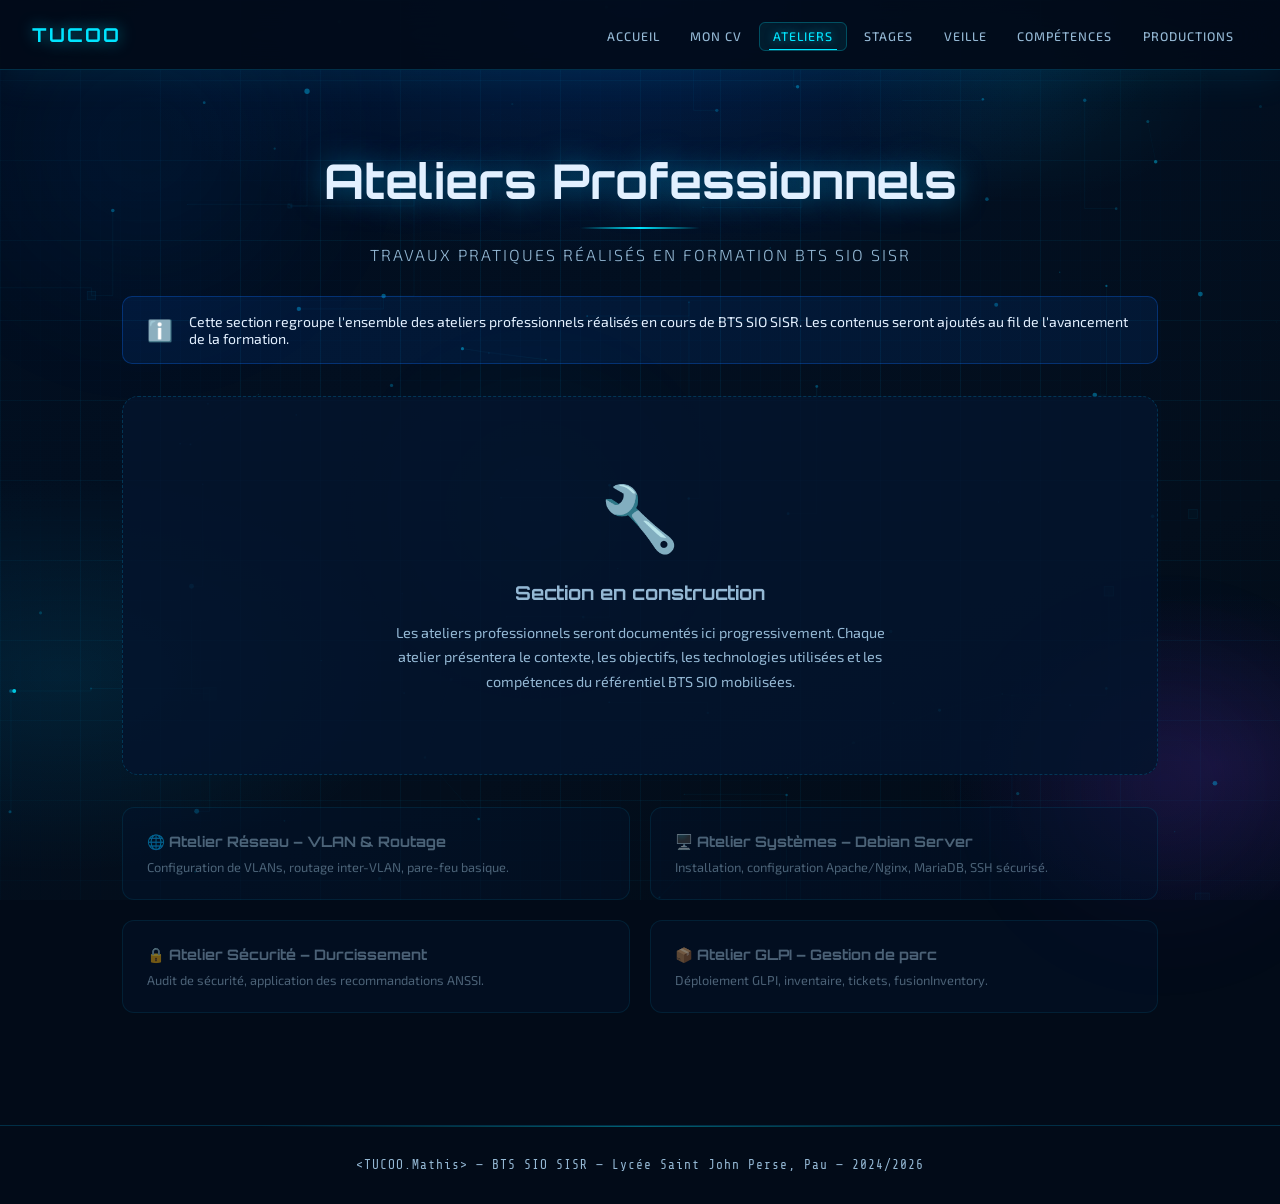
==== ateliers.html @ 2297e86e "Add files via upload" ====
<!DOCTYPE html>
<html lang="fr">
<head>
  <meta charset="UTF-8">
  <meta name="viewport" content="width=device-width, initial-scale=1.0">
  <title>Ateliers Professionnels – Mathis TUCOO</title>
  <link rel="stylesheet" href="style.css">
  <style>
    .atelier-empty {
      text-align: center; padding: 5rem 2rem;
      background: var(--card-bg); border: 1px dashed var(--glass-border);
      border-radius: 16px;
    }
    .atelier-empty .icon { font-size: 4rem; margin-bottom: 1.5rem; }
    .atelier-empty h2 {
      font-family: 'Orbitron', monospace; color: var(--text-dim);
      font-size: 1.2rem; margin-bottom: 1rem;
    }
    .atelier-empty p { color: var(--text-dim); font-size: 0.9rem; line-height: 1.7; max-width: 500px; margin: 0 auto; }
    .atelier-placeholder {
      background: var(--card-bg); border: 1px solid var(--glass-border);
      border-radius: 12px; padding: 1.5rem; opacity: 0.5;
    }
    .atelier-placeholder h3 { font-family: 'Orbitron', monospace; color: var(--text-dim); font-size: 0.9rem; margin-bottom: 0.5rem; }
    .atelier-placeholder p { color: var(--text-dim); font-size: 0.8rem; }
    .info-banner {
      background: rgba(13,110,253,0.1); border: 1px solid rgba(13,110,253,0.3);
      border-radius: 10px; padding: 1rem 1.5rem; margin-bottom: 2rem;
      display: flex; align-items: center; gap: 1rem; font-size: 0.88rem;
      color: var(--text-main);
    }
  </style>
</head>
<body>
<script src="nav.js"></script>
<main>
  <div class="page-header">
    <h1>Ateliers Professionnels</h1>
    <div class="divider"></div>
    <p class="subtitle">Travaux pratiques réalisés en formation BTS SIO SISR</p>
  </div>
  <div class="container">

    <div class="info-banner">
      <span style="font-size:1.3rem;">ℹ️</span>
      <span>Cette section regroupe l'ensemble des ateliers professionnels réalisés en cours de BTS SIO SISR. 
      Les contenus seront ajoutés au fil de l'avancement de la formation.</span>
    </div>

    <div class="atelier-empty anim-in">
      <div class="icon">🔧</div>
      <h2>Section en construction</h2>
      <p>
        Les ateliers professionnels seront documentés ici progressivement. 
        Chaque atelier présentera le contexte, les objectifs, les technologies utilisées 
        et les compétences du référentiel BTS SIO mobilisées.
      </p>
    </div>

    <!-- Exemples de placeholders d'ateliers à venir -->
    <div class="grid-2" style="margin-top:2rem; gap:1.2rem;">
      <div class="atelier-placeholder">
        <h3>🌐 Atelier Réseau – VLAN & Routage</h3>
        <p>Configuration de VLANs, routage inter-VLAN, pare-feu basique.</p>
      </div>
      <div class="atelier-placeholder">
        <h3>🖥️ Atelier Systèmes – Debian Server</h3>
        <p>Installation, configuration Apache/Nginx, MariaDB, SSH sécurisé.</p>
      </div>
      <div class="atelier-placeholder">
        <h3>🔒 Atelier Sécurité – Durcissement</h3>
        <p>Audit de sécurité, application des recommandations ANSSI.</p>
      </div>
      <div class="atelier-placeholder">
        <h3>📦 Atelier GLPI – Gestion de parc</h3>
        <p>Déploiement GLPI, inventaire, tickets, fusionInventory.</p>
      </div>
    </div>

  </div>
</main>
</body>
</html>
---- style.css ----
@import url('https://fonts.googleapis.com/css2?family=Orbitron:wght@400;600;700;900&family=Exo+2:wght@300;400;500;600&family=Share+Tech+Mono&display=swap');

:root {
  --bg-deep: #020b18;
  --bg-mid: #061525;
  --blue-primary: #0d6efd;
  --blue-bright: #00c2ff;
  --blue-glow: #38bdf8;
  --cyan: #06b6d4;
  --purple: #7c3aed;
  --accent: #00e5ff;
  --text-main: #e2f0ff;
  --text-dim: #94b8d4;
  --glass: rgba(6, 30, 60, 0.7);
  --glass-border: rgba(0, 194, 255, 0.2);
  --card-bg: rgba(4, 20, 45, 0.85);
  --nav-height: 70px;
}

* { margin: 0; padding: 0; box-sizing: border-box; }
html { scroll-behavior: smooth; }

body {
  font-family: 'Exo 2', sans-serif;
  background-color: var(--bg-deep);
  color: var(--text-main);
  overflow-x: hidden;
  min-height: 100vh;
}

/* =============================================
   FOND : COUCHES SUPERPOSÉES ANIMÉES
   ============================================= */

/* Couche 1 – dégradés radiaux statiques (plus d'animation filter) */
.bg-animated {
  position: fixed; inset: 0; z-index: -3;
  background:
    radial-gradient(ellipse 70% 50% at 50% 0%,   rgba(0,100,255,0.2) 0%, transparent 60%),
    radial-gradient(ellipse 40% 35% at 95% 85%,  rgba(124,58,237,0.14) 0%, transparent 55%),
    radial-gradient(ellipse 50% 40% at 5%  75%,  rgba(0,194,255,0.1)  0%, transparent 55%),
    radial-gradient(ellipse 30% 25% at 80% 10%,  rgba(0,229,255,0.06)  0%, transparent 50%),
    linear-gradient(160deg, #010d1e 0%, #020f20 40%, #030e1c 70%, #010b17 100%);
  /* Pas d'animation — filter: brightness/saturate est très coûteux */
}

/* Couche 2 – grille perspective (lignes fines, fondue sur les bords) */
.grid-overlay {
  position: fixed; inset: 0; z-index: -2;
  background-image:
    linear-gradient(rgba(0,194,255,0.06) 1px, transparent 1px),
    linear-gradient(90deg, rgba(0,194,255,0.06) 1px, transparent 1px),
    linear-gradient(rgba(0,194,255,0.02) 1px, transparent 1px),
    linear-gradient(90deg, rgba(0,194,255,0.02) 1px, transparent 1px);
  background-size: 80px 80px, 80px 80px, 20px 20px, 20px 20px;
  animation: gridMove 30s linear infinite;
  mask-image: radial-gradient(ellipse 90% 80% at 50% 50%, black 30%, transparent 100%);
  -webkit-mask-image: radial-gradient(ellipse 90% 80% at 50% 50%, black 30%, transparent 100%);
}

@keyframes gridMove {
  0%   { background-position: 0 0, 0 0, 0 0, 0 0; }
  100% { background-position: 80px 80px, 80px 80px, 20px 20px, 20px 20px; }
}

/* Couche 3 – nébuleuse : blur réduit, will-change pour GPU */
.nebula {
  position: fixed; inset: 0; z-index: -2; pointer-events: none;
}
.nebula-blob {
  position: absolute;
  border-radius: 50%;
  filter: blur(60px); /* réduit de 80 → 60px */
  opacity: 0.1;       /* réduit de 0.12 → 0.10 */
  will-change: transform;
  animation: blobDrift linear infinite alternate;
}
.nb1 { width: 450px; height: 450px; top: -80px; left: -80px;
  background: radial-gradient(circle, #0d6efd, transparent 70%);
  animation-duration: 22s; } /* ralenti pour moins de repaints */
.nb2 { width: 350px; height: 350px; bottom: -60px; right: -60px;
  background: radial-gradient(circle, #7c3aed, transparent 70%);
  animation-duration: 28s; animation-delay: -9s; }
.nb3 { width: 300px; height: 300px; top: 40%; left: 30%;
  background: radial-gradient(circle, #00c2ff, transparent 70%);
  animation-duration: 19s; animation-delay: -5s; }

@keyframes blobDrift {
  0%   { transform: translate(0, 0) scale(1); }
  33%  { transform: translate(30px, -20px) scale(1.05); }
  66%  { transform: translate(-20px, 40px) scale(0.95); }
  100% { transform: translate(10px, 20px) scale(1.02); }
}

/* Couche 4 – particules canvas (injectées par nav.js) */
#particles-canvas {
  position: fixed; inset: 0; z-index: -1; pointer-events: none;
}



/* =============================================
   NAVBAR
   ============================================= */
nav {
  position: fixed; top: 0; left: 0; right: 0;
  height: var(--nav-height);
  background: rgba(2,11,24,0.88);
  backdrop-filter: blur(24px);
  border-bottom: 1px solid var(--glass-border);
  display: flex; align-items: center;
  justify-content: space-between;
  padding: 0 2rem; z-index: 1000;
  box-shadow: 0 4px 40px rgba(0,194,255,0.1);
}

.nav-logo {
  font-family: 'Orbitron', monospace;
  font-size: 1.2rem; font-weight: 700;
  color: var(--accent); text-decoration: none;
  letter-spacing: 2px;
  text-shadow: 0 0 15px rgba(0,229,255,0.6);
  animation: logoGlow 3s ease-in-out infinite alternate;
}

@keyframes logoGlow {
  from { text-shadow: 0 0 10px rgba(0,229,255,0.4); }
  to   { text-shadow: 0 0 25px rgba(0,229,255,0.9), 0 0 50px rgba(0,194,255,0.4); }
}

.nav-links { display: flex; gap: 0.2rem; list-style: none; }

.nav-links a {
  font-family: 'Exo 2', sans-serif;
  font-size: 0.78rem; font-weight: 500;
  color: var(--text-dim); text-decoration: none;
  padding: 0.4rem 0.8rem; border-radius: 6px;
  letter-spacing: 1px; text-transform: uppercase;
  transition: all 0.3s ease; border: 1px solid transparent;
  position: relative; overflow: hidden;
}

.nav-links a::after {
  content: ''; position: absolute;
  bottom: 0; left: 50%; right: 50%; height: 1px;
  background: var(--accent);
  transition: left 0.3s ease, right 0.3s ease;
}

.nav-links a:hover::after, .nav-links a.active::after {
  left: 10%; right: 10%;
}

.nav-links a:hover, .nav-links a.active {
  color: var(--accent);
  background: rgba(0,229,255,0.08);
  border-color: rgba(0,229,255,0.25);
  text-shadow: 0 0 8px rgba(0,229,255,0.5);
}

/* =============================================
   MAIN / PAGE HEADER
   ============================================= */
main { padding-top: calc(var(--nav-height) + 2rem); min-height: 100vh; }

.page-header {
  text-align: center; padding: 3rem 2rem 2rem; position: relative;
}

.page-header h1 {
  font-family: 'Orbitron', monospace;
  font-size: clamp(1.8rem, 4vw, 3rem); font-weight: 700;
  color: var(--text-main);
  text-shadow: 0 0 30px rgba(0,194,255,0.5);
  margin-bottom: 0.5rem;
  animation: fadeInDown 0.8s ease both;
}

@keyframes fadeInDown {
  from { opacity: 0; transform: translateY(-20px); }
  to   { opacity: 1; transform: translateY(0); }
}

.page-header .subtitle {
  font-size: 1rem; color: var(--text-dim); font-weight: 300;
  letter-spacing: 2px; text-transform: uppercase;
  animation: fadeInDown 0.9s ease both;
}

.divider {
  width: 120px; height: 2px;
  background: linear-gradient(90deg, transparent, var(--accent), transparent);
  margin: 1rem auto;
  animation: dividerExpand 1s ease both 0.3s;
}

@keyframes dividerExpand {
  from { width: 0; opacity: 0; }
  to   { width: 120px; opacity: 1; }
}

/* =============================================
   GLASS CARDS – avec shimmer sur hover
   ============================================= */
.card {
  background: var(--card-bg);
  border: 1px solid var(--glass-border);
  border-radius: 16px; padding: 1.8rem;
  /* backdrop-filter supprimé — coûteux sur toutes les cards */
  transition: all 0.4s cubic-bezier(0.175, 0.885, 0.32, 1.275);
  position: relative; overflow: hidden;
}

/* Ligne lumineuse supérieure */
.card::before {
  content: ''; position: absolute;
  top: 0; left: 0; right: 0; height: 1px;
  background: linear-gradient(90deg, transparent, var(--blue-bright), transparent);
  opacity: 0.5;
  transition: opacity 0.3s;
}

/* Effet shimmer diagonal sur hover */
.card::after {
  content: ''; position: absolute;
  top: -50%; left: -75%; width: 50%; height: 200%;
  background: linear-gradient(105deg, transparent 40%, rgba(0,229,255,0.06) 50%, transparent 60%);
  transition: left 0.6s ease;
}

.card:hover::after { left: 125%; }
.card:hover::before { opacity: 1; }

.card:hover {
  border-color: rgba(0,194,255,0.45);
  transform: translateY(-4px);
  box-shadow: 0 12px 50px rgba(0,194,255,0.15), 0 0 0 1px rgba(0,229,255,0.05);
}

.card h2, .card h3 {
  font-family: 'Orbitron', monospace;
  color: var(--blue-bright); margin-bottom: 1rem;
}

/* =============================================
   SECTION TITLE / TAGS / BUTTON / LISTS
   ============================================= */
.section-title {
  font-family: 'Orbitron', monospace;
  font-size: 1.4rem; font-weight: 600;
  color: var(--blue-bright);
  margin-bottom: 1.5rem; padding-bottom: 0.6rem;
  border-bottom: 1px solid var(--glass-border);
  display: flex; align-items: center; gap: 0.8rem;
}

.section-title::before {
  content: ''; width: 4px; height: 1.4rem;
  background: var(--accent); border-radius: 2px;
  box-shadow: 0 0 10px var(--accent), 0 0 20px rgba(0,229,255,0.3);
  animation: barPulse 2s ease-in-out infinite alternate;
}

@keyframes barPulse {
  from { box-shadow: 0 0 8px var(--accent); }
  to   { box-shadow: 0 0 18px var(--accent), 0 0 35px rgba(0,229,255,0.4); }
}

.tag {
  display: inline-block; padding: 0.25rem 0.7rem;
  background: rgba(0,194,255,0.1); border: 1px solid rgba(0,194,255,0.3);
  border-radius: 20px; font-size: 0.75rem; color: var(--blue-bright);
  font-family: 'Share Tech Mono', monospace; margin: 0.2rem;
  transition: all 0.25s ease;
}

.tag:hover {
  background: rgba(0,194,255,0.2); border-color: var(--accent);
  color: var(--accent); box-shadow: 0 0 10px rgba(0,229,255,0.25);
  transform: scale(1.05);
}

.btn {
  display: inline-flex; align-items: center; gap: 0.5rem;
  padding: 0.7rem 1.5rem;
  background: linear-gradient(135deg, rgba(13,110,253,0.3), rgba(0,194,255,0.2));
  border: 1px solid rgba(0,194,255,0.4);
  border-radius: 8px; color: var(--accent);
  text-decoration: none; font-family: 'Exo 2', sans-serif;
  font-size: 0.85rem; font-weight: 600; letter-spacing: 1px;
  text-transform: uppercase; transition: all 0.3s ease; cursor: pointer;
  position: relative; overflow: hidden;
}

.btn::before {
  content: ''; position: absolute; inset: 0;
  background: linear-gradient(135deg, transparent 30%, rgba(0,229,255,0.12) 50%, transparent 70%);
  transform: translateX(-100%); transition: transform 0.5s ease;
}

.btn:hover::before { transform: translateX(100%); }

.btn:hover {
  background: linear-gradient(135deg, rgba(13,110,253,0.5), rgba(0,194,255,0.35));
  box-shadow: 0 0 25px rgba(0,229,255,0.35), 0 0 50px rgba(0,194,255,0.1);
  transform: translateY(-2px);
}

ul.styled-list { list-style: none; padding: 0; }

ul.styled-list li {
  padding: 0.4rem 0; padding-left: 1.2rem; position: relative;
  color: var(--text-main); font-size: 0.9rem; line-height: 1.6;
  transition: color 0.2s;
}

ul.styled-list li::before {
  content: '▹'; position: absolute; left: 0; color: var(--accent);
  transition: transform 0.2s;
}

ul.styled-list li:hover { color: var(--accent); }
ul.styled-list li:hover::before { transform: translateX(3px); }

.glow { text-shadow: 0 0 20px rgba(0,229,255,0.6), 0 0 40px rgba(0,194,255,0.3); }

/* =============================================
   GRIDS / CONTAINER / FOOTER
   ============================================= */
.grid-2 { display: grid; grid-template-columns: 1fr 1fr; gap: 1.5rem; }
.grid-3 { display: grid; grid-template-columns: repeat(3, 1fr); gap: 1.5rem; }
.grid-auto { display: grid; grid-template-columns: repeat(auto-fit, minmax(280px, 1fr)); gap: 1.5rem; }

.container { max-width: 1100px; margin: 0 auto; padding: 0 2rem 4rem; }

footer {
  text-align: center; padding: 2rem;
  border-top: 1px solid var(--glass-border);
  color: var(--text-dim); font-size: 0.8rem;
  font-family: 'Share Tech Mono', monospace; letter-spacing: 1px;
  margin-top: 3rem; position: relative;
}

footer::before {
  content: ''; position: absolute;
  top: 0; left: 20%; right: 20%; height: 1px;
  background: linear-gradient(90deg, transparent, var(--accent), transparent);
  opacity: 0.4;
}

/* =============================================
   RESPONSIVE
   ============================================= */
@media (max-width: 900px) {
  .grid-2, .grid-3 { grid-template-columns: 1fr; }
  .nav-links { gap: 0; }
  .nav-links a { padding: 0.4rem 0.5rem; font-size: 0.7rem; }
}

@media (max-width: 600px) {
  nav { padding: 0.8rem 1rem; flex-wrap: wrap; height: auto; }
  .nav-links { flex-wrap: wrap; justify-content: center; }
  main { padding-top: 5rem; }
}

/* =============================================
   EFFETS DE SCROLL
   ============================================= */

/* Barre de progression en haut de page */
#scroll-progress {
  position: fixed;
  top: var(--nav-height);
  left: 0; right: 0;
  height: 2px;
  background: linear-gradient(90deg, var(--accent), #7c3aed, var(--blue-bright));
  transform: scaleX(0);
  transform-origin: left;
  z-index: 999;
  box-shadow: 0 0 10px rgba(0,229,255,0.6), 0 0 25px rgba(0,194,255,0.3);
  transition: transform 0.05s linear;
}

/* Bouton retour en haut */
#back-top {
  position: fixed;
  bottom: 2rem; right: 2rem;
  width: 44px; height: 44px;
  background: var(--card-bg);
  border: 1px solid var(--glass-border);
  border-radius: 10px;
  color: var(--accent);
  font-size: 1.2rem;
  cursor: pointer;
  z-index: 900;
  display: flex; align-items: center; justify-content: center;
  opacity: 0; pointer-events: none;
  transform: translateY(12px);
  transition: opacity 0.35s ease, transform 0.35s ease, box-shadow 0.3s ease, border-color 0.3s ease;
  backdrop-filter: blur(10px);
}

#back-top.visible {
  opacity: 1; pointer-events: all; transform: translateY(0);
}

#back-top:hover {
  box-shadow: 0 0 20px rgba(0,229,255,0.4);
  border-color: var(--accent);
  background: rgba(0,229,255,0.1);
}

/* Glitch sur le h1 de page au début du scroll */
.page-header h1 { position: relative; }

.page-header h1.glitch-active {
  animation: glitchFlash 0.4s steps(1) forwards;
}

.page-header h1.glitch-active::before,
.page-header h1.glitch-active::after {
  content: attr(data-text);
  position: absolute; inset: 0;
  font-family: inherit; font-size: inherit; font-weight: inherit;
  color: inherit;
}

.page-header h1.glitch-active::before {
  left: 2px;
  color: var(--accent);
  clip-path: polygon(0 20%, 100% 20%, 100% 40%, 0 40%);
  animation: glitchSlice1 0.4s steps(1) forwards;
}

.page-header h1.glitch-active::after {
  left: -2px;
  color: #7c3aed;
  clip-path: polygon(0 60%, 100% 60%, 100% 75%, 0 75%);
  animation: glitchSlice2 0.4s steps(1) forwards;
}

@keyframes glitchFlash {
  0%   { filter: brightness(1); }
  20%  { filter: brightness(1.4) hue-rotate(20deg); }
  40%  { filter: brightness(1); }
  60%  { filter: brightness(1.3) hue-rotate(-15deg); }
  80%  { filter: brightness(1); }
  100% { filter: brightness(1); }
}

@keyframes glitchSlice1 {
  0%   { transform: translateX(0); opacity: 1; }
  25%  { transform: translateX(-5px); opacity: 0.8; }
  50%  { transform: translateX(3px); opacity: 1; }
  75%  { transform: translateX(-2px); opacity: 0.6; }
  100% { transform: translateX(0); opacity: 0; }
}

@keyframes glitchSlice2 {
  0%   { transform: translateX(0); opacity: 1; }
  25%  { transform: translateX(5px); opacity: 0.8; }
  50%  { transform: translateX(-3px); opacity: 1; }
  75%  { transform: translateX(2px); opacity: 0.6; }
  100% { transform: translateX(0); opacity: 0; }
}


@keyframes fadeInUp {
  from { opacity: 0; transform: translateY(35px); }
  to   { opacity: 1; transform: translateY(0); }
}

@keyframes fadeInLeft {
  from { opacity: 0; transform: translateX(-30px); }
  to   { opacity: 1; transform: translateX(0); }
}

@keyframes pulse-glow {
  0%, 100% { box-shadow: 0 0 10px rgba(0,194,255,0.3); }
  50%       { box-shadow: 0 0 30px rgba(0,194,255,0.7), 0 0 60px rgba(0,194,255,0.2); }
}

/* Scroll-reveal : éléments .anim-in déclenchés par JS (IntersectionObserver) */
.anim-in {
  opacity: 0;
  transform: translateY(35px);
  transition: opacity 0.7s cubic-bezier(0.25, 0.46, 0.45, 0.94),
              transform 0.7s cubic-bezier(0.25, 0.46, 0.45, 0.94);
}

.anim-in.visible {
  opacity: 1;
  transform: translateY(0);
}
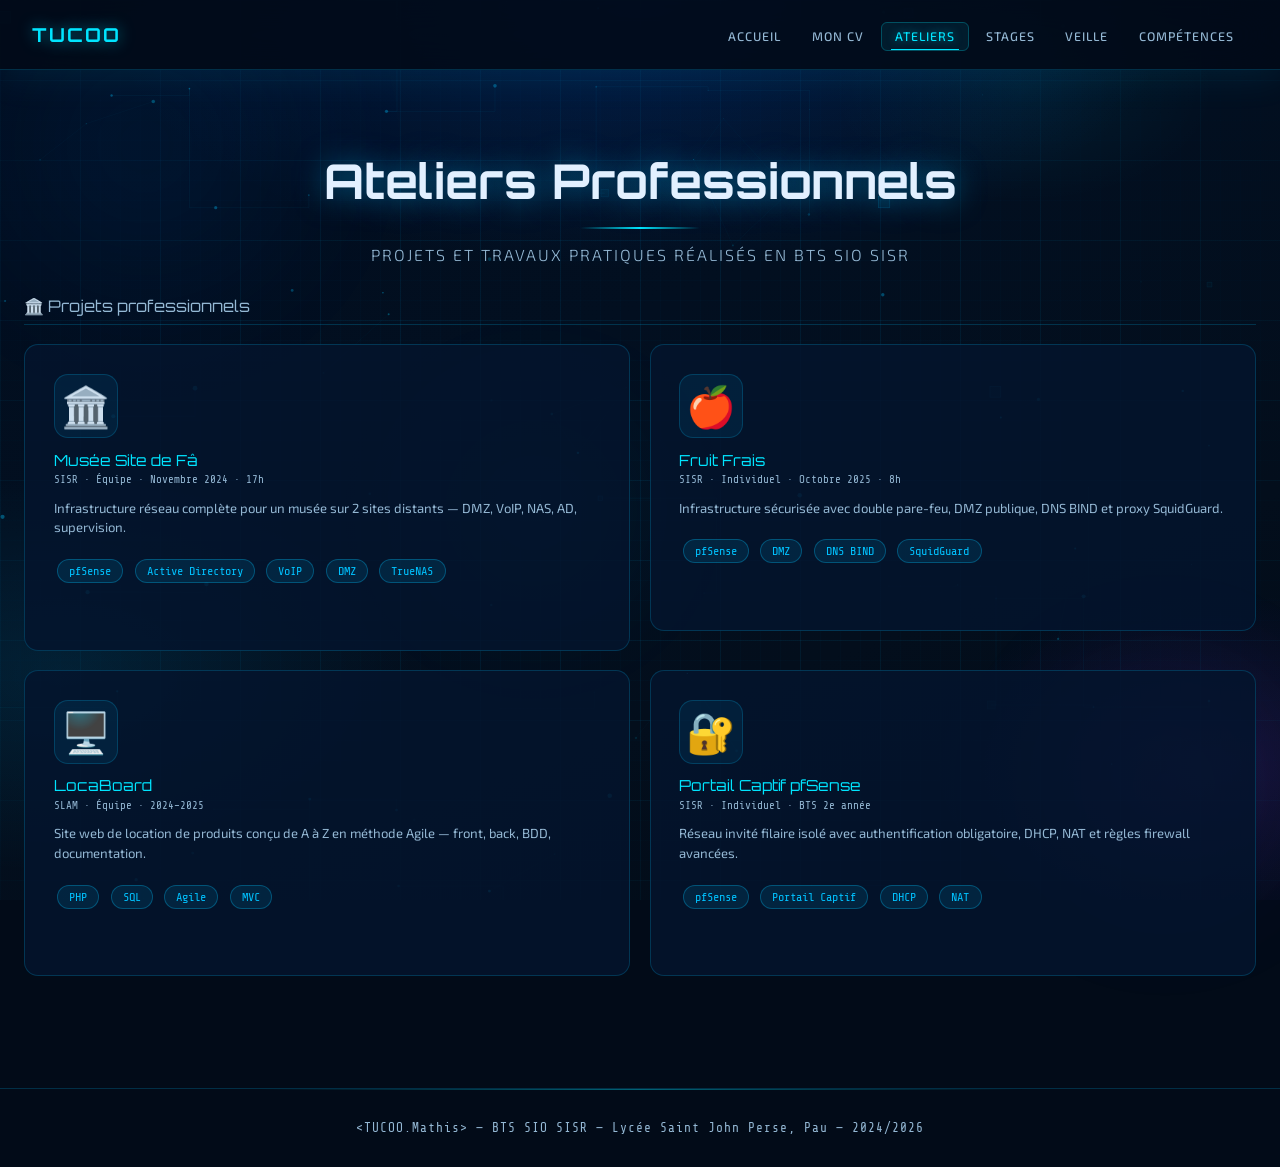
==== commit 9d4dd49d: "Add files via upload" ====
--- a/ateliers.html
+++ b/ateliers.html
@@ -6,78 +6,608 @@
   <title>Ateliers Professionnels – Mathis TUCOO</title>
   <link rel="stylesheet" href="style.css">
   <style>
-    .atelier-empty {
-      text-align: center; padding: 5rem 2rem;
-      background: var(--card-bg); border: 1px dashed var(--glass-border);
-      border-radius: 16px;
+    .ap-root { position: relative; min-height: 70vh; }
+    .ap-grid { display: flex; gap: 1.5rem; align-items: flex-start; }
+    .ap-card-outer { width: calc(50% - 0.6rem); transition: width 0.6s cubic-bezier(0.77,0,0.175,1); }
+    .ap-card-closed {
+      background: var(--card-bg); border: 1px solid var(--glass-border);
+      border-radius: 14px; padding: 1.8rem; cursor: pointer;
+      transition: all 0.3s ease; position: relative; overflow: hidden;
+      display: flex; flex-direction: column; gap: 0.8rem;
     }
-    .atelier-empty .icon { font-size: 4rem; margin-bottom: 1.5rem; }
-    .atelier-empty h2 {
-      font-family: 'Orbitron', monospace; color: var(--text-dim);
-      font-size: 1.2rem; margin-bottom: 1rem;
+    .ap-card-closed::before {
+      content: ''; position: absolute; inset: 0;
+      background: linear-gradient(135deg, rgba(13,110,253,0.08), transparent);
+      opacity: 0; transition: opacity 0.3s;
     }
-    .atelier-empty p { color: var(--text-dim); font-size: 0.9rem; line-height: 1.7; max-width: 500px; margin: 0 auto; }
-    .atelier-placeholder {
-      background: var(--card-bg); border: 1px solid var(--glass-border);
-      border-radius: 12px; padding: 1.5rem; opacity: 0.5;
-    }
-    .atelier-placeholder h3 { font-family: 'Orbitron', monospace; color: var(--text-dim); font-size: 0.9rem; margin-bottom: 0.5rem; }
-    .atelier-placeholder p { color: var(--text-dim); font-size: 0.8rem; }
-    .info-banner {
-      background: rgba(13,110,253,0.1); border: 1px solid rgba(13,110,253,0.3);
-      border-radius: 10px; padding: 1rem 1.5rem; margin-bottom: 2rem;
-      display: flex; align-items: center; gap: 1rem; font-size: 0.88rem;
-      color: var(--text-main);
-    }
+    .ap-card-closed:hover { border-color: rgba(0,229,255,0.4); transform: translateY(-4px); box-shadow: 0 12px 40px rgba(0,194,255,0.14); }
+    .ap-card-closed:hover::before { opacity: 1; }
+    .acc-icon { font-size: 2.5rem; width: 64px; height: 64px; background: rgba(0,194,255,0.08); border: 1px solid var(--glass-border); border-radius: 14px; display: flex; align-items: center; justify-content: center; }
+    .acc-title { font-family: 'Orbitron', monospace; font-size: 0.95rem; color: var(--accent); margin-bottom: 0.2rem; }
+    .acc-meta { font-family: 'Share Tech Mono', monospace; font-size: 0.68rem; color: var(--text-dim); }
+    .acc-desc { font-size: 0.82rem; color: var(--text-dim); line-height: 1.5; }
+    .acc-tags { display: flex; flex-wrap: wrap; gap: 0.3rem; margin-top: 0.3rem; }
+    .acc-open-hint { font-family: 'Share Tech Mono', monospace; font-size: 0.68rem; color: var(--accent); margin-top: auto; padding-top: 0.5rem; border-top: 1px solid rgba(0,194,255,0.1); display: flex; align-items: center; gap: 0.4rem; opacity: 0; transition: opacity 0.3s; }
+    .ap-card-closed:hover .acc-open-hint { opacity: 1; }
+    .ap-root.has-open .ap-sidebar-col { width: 240px; gap: 0.5rem; }
+    .ap-root.has-open .ap-card-outer { width: 100%; }
+    .ap-root.has-open .ap-card-closed { padding: 0.75rem 1rem; flex-direction: row; align-items: center; gap: 0.8rem; }
+    .ap-root.has-open .ap-card-closed .acc-icon { width: 36px; height: 36px; font-size: 1.2rem; flex-shrink: 0; border-radius: 8px; }
+    .ap-root.has-open .ap-card-closed .acc-title { font-size: 0.72rem; margin-bottom: 0.1rem; }
+    .ap-root.has-open .ap-card-closed .acc-meta { font-size: 0.6rem; }
+    .ap-root.has-open .ap-card-closed .acc-desc,
+    .ap-root.has-open .ap-card-closed .acc-tags,
+    .ap-root.has-open .ap-card-closed .acc-open-hint { display: none; }
+    .ap-root.has-open .ap-card-closed:hover { transform: translateX(3px); }
+    .ap-sidebar-col { display: flex; flex-wrap: wrap; gap: 1.2rem; width: 100%; flex-shrink: 0; align-content: flex-start; transition: width 0.6s cubic-bezier(0.77,0,0.175,1), gap 0.4s ease; position: sticky; top: calc(var(--nav-height) + 1.5rem); }
+    .ap-root.has-open .ap-card-closed.is-active { border-left: 3px solid var(--accent); background: rgba(0,229,255,0.07); }
+    .ap-root.is-closing .ap-card-closed { opacity: 0; transition: opacity 0.15s ease; }
+    .ap-panel-wrap { flex: 1; min-width: 0; opacity: 0; pointer-events: none; transform: translateX(-14px) scale(0.98); transition: opacity 0.28s ease, transform 0.3s ease; }
+    .ap-root.has-open .ap-panel-wrap { opacity: 1; pointer-events: auto; transform: translateX(0) scale(1); transition: opacity 0.5s ease 0.2s, transform 0.5s cubic-bezier(0.25,0.46,0.45,0.94) 0.2s; }
+    .ap-panel-wrap.switching { transition: opacity 0.18s ease, transform 0.18s ease !important; opacity: 0 !important; transform: translateX(-10px) scale(0.98) !important; }
+    .ap-panel-inner { background: var(--card-bg); border: 1px solid rgba(0,229,255,0.3); border-radius: 14px; overflow: hidden; box-shadow: 0 8px 40px rgba(0,194,255,0.12); }
+    .ap-panel-close { position: absolute; top: 1rem; right: 1rem; width: 32px; height: 32px; border-radius: 8px; background: rgba(0,194,255,0.08); border: 1px solid rgba(0,194,255,0.25); color: var(--text-dim); font-size: 0.9rem; cursor: pointer; display: flex; align-items: center; justify-content: center; transition: all 0.2s; z-index: 5; }
+    .ap-panel-close:hover { background: rgba(0,194,255,0.2); color: var(--accent); }
+    .ap-panel-header { background: linear-gradient(135deg, rgba(13,110,253,0.18), rgba(0,194,255,0.07)); padding: 1.3rem 1.5rem 1.1rem; border-bottom: 1px solid var(--glass-border); display: flex; align-items: center; gap: 1rem; position: relative; }
+    .ap-panel-icon { font-size: 1.8rem; width: 52px; height: 52px; flex-shrink: 0; background: rgba(0,194,255,0.08); border: 1px solid var(--glass-border); border-radius: 12px; display: flex; align-items: center; justify-content: center; }
+    .ap-panel-title { font-family: 'Orbitron', monospace; font-size: 0.95rem; color: var(--accent); margin-bottom: 0.2rem; }
+    .ap-panel-meta { font-family: 'Share Tech Mono', monospace; font-size: 0.65rem; color: var(--text-dim); }
+    .ap-panel-tags { display: flex; flex-wrap: wrap; gap: 0.3rem; margin-top: 0.35rem; }
+    .ap-panel-body { padding: 1.3rem 1.5rem; max-height: calc(100vh - var(--nav-height) - 240px); overflow-y: auto; scrollbar-width: thin; scrollbar-color: rgba(0,194,255,0.3) transparent; }
+    .ap-panel-body::-webkit-scrollbar { width: 4px; }
+    .ap-panel-body::-webkit-scrollbar-thumb { background: rgba(0,194,255,0.3); border-radius: 2px; }
+    .objectif-box { background: rgba(0,229,255,0.05); border: 1px solid rgba(0,229,255,0.22); border-left: 3px solid var(--accent); border-radius: 10px; padding: 0.9rem 1.1rem; margin-bottom: 1.3rem; }
+    .objectif-label { font-family: 'Orbitron', monospace; font-size: 0.7rem; color: var(--accent); letter-spacing: 1px; text-transform: uppercase; margin-bottom: 0.4rem; display: flex; align-items: center; gap: 0.4rem; }
+    .objectif-text { color: var(--text-main); font-size: 0.82rem; line-height: 1.7; margin: 0; }
+    .ps { margin-bottom: 1.3rem; }
+    .ps:last-child { margin-bottom: 0; }
+    .ps-title { font-family: 'Orbitron', monospace; font-size: 0.72rem; color: var(--blue-bright); letter-spacing: 1px; text-transform: uppercase; margin-bottom: 0.6rem; padding-bottom: 0.3rem; border-bottom: 1px solid rgba(0,194,255,0.12); display: flex; align-items: center; gap: 0.5rem; }
+    .ps-grid { display: grid; grid-template-columns: 1fr 1fr; gap: 0.8rem; }
+    .ps-block { background: rgba(0,194,255,0.04); border: 1px solid rgba(0,194,255,0.14); border-radius: 10px; padding: 0.85rem; }
+    .ps-block-title { font-family: 'Orbitron', monospace; font-size: 0.65rem; color: var(--accent); margin-bottom: 0.45rem; }
+    .si { display: flex; align-items: flex-start; gap: 0.45rem; padding: 0.25rem 0; font-size: 0.77rem; color: var(--text-main); border-bottom: 1px solid rgba(0,194,255,0.06); }
+    .si:last-child { border: none; }
+    .sd { width: 5px; height: 5px; border-radius: 50%; background: var(--accent); flex-shrink: 0; margin-top: 0.34rem; }
+    .lv-grid { display: flex; flex-wrap: wrap; gap: 0.4rem; }
+    .lv { padding: 0.28rem 0.65rem; background: rgba(0,229,255,0.05); border: 1px solid rgba(0,229,255,0.2); border-radius: 6px; font-size: 0.75rem; color: var(--text-main); }
+    .schema-box { background: rgba(0,0,0,0.35); border: 1px solid rgba(0,194,255,0.2); border-radius: 10px; overflow: hidden; margin-top: 0.5rem; }
+    .schema-box img { width: 100%; display: block; }
+    .schema-caption { color: var(--text-dim); font-size: 0.68rem; font-family: 'Share Tech Mono', monospace; margin-top: 0.35rem; text-align: center; }
+    .cat-label { font-family: 'Orbitron', monospace; font-size: 1rem; color: var(--text-dim); margin: 0 0 1.2rem; padding-bottom: 0.5rem; border-bottom: 1px solid var(--glass-border); display: flex; align-items: center; gap: 0.6rem; }
+    @media(max-width:800px) { .ap-grid { flex-direction: column; } .ap-sidebar-col { width: 100% !important; position: static; } .ap-card-outer { width: calc(50% - 0.6rem) !important; } .ap-panel-wrap { transform: none !important; } .ap-panel-body { max-height: none; } }
+    @media(max-width:600px) { .ps-grid { grid-template-columns: 1fr; } }
+    .loca-card { border:1px solid rgba(0,194,255,0.18); border-radius:10px; overflow:hidden; cursor:pointer; transition:all 0.25s ease; background:rgba(0,194,255,0.03); }
+    .loca-card:hover { border-color:rgba(0,229,255,0.55); transform:translateY(-3px); box-shadow:0 8px 24px rgba(0,194,255,0.18); }
+    .loca-img-wrap { overflow:hidden; aspect-ratio:16/9; background:#0a0f1a; }
+    .loca-img-wrap img { width:100%; height:100%; object-fit:cover; object-position:top; display:block; transition:transform 0.35s ease; }
+    .loca-card:hover .loca-img-wrap img { transform:scale(1.04); }
+    .loca-label { display:flex; align-items:center; gap:0.4rem; padding:0.4rem 0.6rem; font-size:0.7rem; color:var(--text-dim); font-family:'Share Tech Mono',monospace; border-top:1px solid rgba(0,194,255,0.1); }
+    .loca-num { color:var(--accent); font-size:0.65rem; opacity:0.7; flex-shrink:0; }
+    #loca-lightbox { display:none; position:fixed; inset:0; z-index:9999; background:rgba(0,0,0,0.88); backdrop-filter:blur(6px); align-items:center; justify-content:center; flex-direction:column; gap:0.8rem; opacity:0; transition:opacity 0.28s ease; }
+    #loca-lightbox.is-open { opacity:1; }
+    #loca-lightbox img { max-width:90vw; max-height:80vh; border-radius:10px; box-shadow:0 0 60px rgba(0,194,255,0.25); }
+    @keyframes lbImgIn { from { opacity:0; transform:scale(0.86); } to { opacity:1; transform:scale(1); } }
+    #loca-lightbox-img.lb-entering { animation:lbImgIn 0.38s cubic-bezier(0.34,1.56,0.64,1) both; }
+    #loca-lightbox-label { color:var(--text-dim); font-family:'Share Tech Mono',monospace; font-size:0.8rem; }
+    #loca-lightbox-close { position:fixed; top:1.2rem; right:1.5rem; font-size:1.8rem; color:var(--text-dim); cursor:pointer; transition:color 0.2s; line-height:1; }
+    #loca-lightbox-close:hover { color:var(--accent); }
+    #loca-prev, #loca-next { position:fixed; top:50%; transform:translateY(-50%); background:rgba(0,0,0,0.45); border:1px solid rgba(0,194,255,0.35); border-radius:50%; width:46px; height:46px; color:#fff; font-size:2rem; cursor:pointer; display:flex; align-items:center; justify-content:center; transition:background 0.2s, border-color 0.2s, transform 0.2s; z-index:10000; line-height:1; padding:0; }
+    #loca-prev { left:1.2rem; }
+    #loca-next { right:1.2rem; }
+    #loca-prev:hover { background:rgba(0,194,255,0.22); border-color:rgba(0,229,255,0.7); transform:translateY(-50%) translateX(-2px); }
+    #loca-next:hover { background:rgba(0,194,255,0.22); border-color:rgba(0,229,255,0.7); transform:translateY(-50%) translateX(2px); }
   </style>
 </head>
 <body>
+<div id="loca-lightbox" style="display:none" onclick="if(event.target===this)closeLocaImg()">
+  <span id="loca-lightbox-close" onclick="closeLocaImg()">✕</span>
+  <button id="loca-prev" onclick="event.stopPropagation();locaNav(-1)">&#8249;</button>
+  <img id="loca-lightbox-img" src="" alt="">
+  <button id="loca-next" onclick="event.stopPropagation();locaNav(1)">&#8250;</button>
+  <div id="loca-lightbox-label"></div>
+</div>
+<script>
+const locaImgs = [
+  { src: 'https://i.imgur.com/Z3WIJfX.png', label: 'Accueil – Carousel produits' },
+  { src: 'https://i.imgur.com/cOALAgO.png', label: 'Notre histoire' },
+  { src: 'https://i.imgur.com/918S6vL.png', label: 'Catalogue produits' },
+  { src: 'https://i.imgur.com/MB9XqB5.png', label: 'Fiche produit & réservation' },
+  { src: 'https://i.imgur.com/3ApYO6p.png', label: 'Panier de location' },
+  { src: 'https://i.imgur.com/3nrFu9G.png', label: 'Formulaire inscription' },
+];
+let locaIdx = 0;
+function openLocaImg(idx) {
+  locaIdx = idx;
+  const img = document.getElementById('loca-lightbox-img');
+  const lb  = document.getElementById('loca-lightbox');
+  img.style.transition = 'none';
+  img.style.opacity = '';
+  img.style.transform = '';
+  img.classList.remove('lb-entering');
+  img.src = locaImgs[idx].src;
+  document.getElementById('loca-lightbox-label').textContent = locaImgs[idx].label;
+  lb.style.display = 'flex';
+  lb.offsetHeight;
+  lb.classList.add('is-open');
+  img.offsetHeight;
+  img.classList.add('lb-entering');
+  setTimeout(() => img.classList.remove('lb-entering'), 420);
+}
+function locaNav(dir) {
+  const img = document.getElementById('loca-lightbox-img');
+  const lbl = document.getElementById('loca-lightbox-label');
+  img.style.transition = 'opacity 0.18s ease, transform 0.18s ease';
+  img.style.opacity = '0';
+  img.style.transform = dir > 0 ? 'translateX(-36px)' : 'translateX(36px)';
+  setTimeout(() => {
+    locaIdx = (locaIdx + dir + locaImgs.length) % locaImgs.length;
+    img.src = locaImgs[locaIdx].src;
+    lbl.textContent = locaImgs[locaIdx].label;
+    img.style.transition = 'none';
+    img.style.transform = dir > 0 ? 'translateX(36px)' : 'translateX(-36px)';
+    img.offsetHeight;
+    img.style.transition = 'opacity 0.24s ease, transform 0.24s ease';
+    img.style.opacity = '1';
+    img.style.transform = 'translateX(0)';
+  }, 200);
+}
+function closeLocaImg() {
+  const lb = document.getElementById('loca-lightbox');
+  if (!lb.classList.contains('is-open')) return;
+  lb.classList.remove('is-open');
+  setTimeout(() => { lb.style.display = 'none'; }, 300);
+}
+document.addEventListener('keydown', e => {
+  if (!document.getElementById('loca-lightbox').classList.contains('is-open')) return;
+  if (e.key === 'Escape') closeLocaImg();
+  if (e.key === 'ArrowLeft') locaNav(-1);
+  if (e.key === 'ArrowRight') locaNav(1);
+});
+</script>
 <script src="nav.js"></script>
+<script src="atelier_assets.js"></script>
+<script>
+  document.addEventListener('DOMContentLoaded', () => {
+    const imgs = {
+      'schema-fa-img':      () => typeof SCHEMA_FA      !== 'undefined' ? SCHEMA_FA      : null,
+      'schema-fruit-img':   () => typeof SCHEMA_FRUIT   !== 'undefined' ? SCHEMA_FRUIT   : null,
+      'screen-portail-img': () => typeof SCREEN_PORTAIL !== 'undefined' ? SCREEN_PORTAIL : null,
+    };
+
+    const root      = document.getElementById('ap-root');
+    const panelWrap = document.getElementById('ap-panel-wrap');
+    const cards     = document.querySelectorAll('.ap-card-closed');
+    const panels    = { fa: document.getElementById('tpl-fa'), fruit: document.getElementById('tpl-fruit'), loca: document.getElementById('tpl-loca'), portail: document.getElementById('tpl-portail') };
+    let openId = null;
+
+    function injectImgs() {
+      Object.entries(imgs).forEach(([id, fn]) => {
+        const el = document.getElementById(id); const src = fn();
+        if (el && src) el.src = src;
+      });
+    }
+
+    function openProject(id) {
+      root.classList.remove('is-closing');
+      if (openId === id) return;
+      if (openId !== null) {
+        panelWrap.classList.add('switching');
+        setTimeout(() => {
+          renderPanel(id);
+          requestAnimationFrame(() => requestAnimationFrame(() => panelWrap.classList.remove('switching')));
+        }, 200);
+      } else {
+        root.classList.add('has-open');
+        renderPanel(id);
+      }
+      cards.forEach(c => c.classList.toggle('is-active', c.dataset.id === id));
+      openId = id;
+    }
+
+    function renderPanel(id) {
+      const tpl = panels[id]; if (!tpl) return;
+      panelWrap.innerHTML = '';
+      panelWrap.appendChild(tpl.content.cloneNode(true));
+      injectImgs();
+      const closeBtn = panelWrap.querySelector('.ap-panel-close');
+      if (closeBtn) closeBtn.addEventListener('click', closeProject);
+    }
+
+    function closeProject() {
+      root.classList.add('is-closing');
+      root.classList.remove('has-open');
+      setTimeout(() => {
+        root.classList.remove('is-closing');
+        cards.forEach(c => c.classList.remove('is-active'));
+      }, 550);
+      setTimeout(() => {
+        panelWrap.innerHTML = '';
+        openId = null;
+      }, 750);
+    }
+
+    cards.forEach(card => card.addEventListener('click', () => openProject(card.dataset.id)));
+  });
+</script>
 <main>
   <div class="page-header">
     <h1>Ateliers Professionnels</h1>
     <div class="divider"></div>
-    <p class="subtitle">Travaux pratiques réalisés en formation BTS SIO SISR</p>
+    <p class="subtitle">Projets et travaux pratiques réalisés en BTS SIO SISR</p>
   </div>
-  <div class="container">
-
-    <div class="info-banner">
-      <span style="font-size:1.3rem;">ℹ️</span>
-      <span>Cette section regroupe l'ensemble des ateliers professionnels réalisés en cours de BTS SIO SISR. 
-      Les contenus seront ajoutés au fil de l'avancement de la formation.</span>
-    </div>
-
-    <div class="atelier-empty anim-in">
-      <div class="icon">🔧</div>
-      <h2>Section en construction</h2>
-      <p>
-        Les ateliers professionnels seront documentés ici progressivement. 
-        Chaque atelier présentera le contexte, les objectifs, les technologies utilisées 
-        et les compétences du référentiel BTS SIO mobilisées.
-      </p>
-    </div>
-
-    <!-- Exemples de placeholders d'ateliers à venir -->
-    <div class="grid-2" style="margin-top:2rem; gap:1.2rem;">
-      <div class="atelier-placeholder">
-        <h3>🌐 Atelier Réseau – VLAN & Routage</h3>
-        <p>Configuration de VLANs, routage inter-VLAN, pare-feu basique.</p>
-      </div>
-      <div class="atelier-placeholder">
-        <h3>🖥️ Atelier Systèmes – Debian Server</h3>
-        <p>Installation, configuration Apache/Nginx, MariaDB, SSH sécurisé.</p>
-      </div>
-      <div class="atelier-placeholder">
-        <h3>🔒 Atelier Sécurité – Durcissement</h3>
-        <p>Audit de sécurité, application des recommandations ANSSI.</p>
-      </div>
-      <div class="atelier-placeholder">
-        <h3>📦 Atelier GLPI – Gestion de parc</h3>
-        <p>Déploiement GLPI, inventaire, tickets, fusionInventory.</p>
-      </div>
-    </div>
-
+  <div class="container" style="max-width:1400px; padding: 0 1.5rem 4rem;">
+    <div class="cat-label">🏛️ Projets professionnels</div>
+    <div class="ap-root" id="ap-root">
+      <div class="ap-grid" id="ap-grid">
+        <div id="ap-sidebar-col" class="ap-sidebar-col">
+
+        <div class="ap-card-outer">
+          <div class="ap-card-closed" data-id="fa">
+            <div class="acc-icon">🏛️</div>
+            <div><div class="acc-title">Musée Site de Fâ</div><div class="acc-meta">SISR · Équipe · Novembre 2024 · 17h</div></div>
+            <p class="acc-desc">Infrastructure réseau complète pour un musée sur 2 sites distants — DMZ, VoIP, NAS, AD, supervision.</p>
+            <div class="acc-tags"><span class="tag">pfSense</span><span class="tag">Active Directory</span><span class="tag">VoIP</span><span class="tag">DMZ</span><span class="tag">TrueNAS</span></div>
+            <div class="acc-open-hint">▶ Cliquer pour ouvrir</div>
+          </div>
+        </div>
+
+        <div class="ap-card-outer">
+          <div class="ap-card-closed" data-id="fruit">
+            <div class="acc-icon">🍎</div>
+            <div><div class="acc-title">Fruit Frais</div><div class="acc-meta">SISR · Individuel · Octobre 2025 · 8h</div></div>
+            <p class="acc-desc">Infrastructure sécurisée avec double pare-feu, DMZ publique, DNS BIND et proxy SquidGuard.</p>
+            <div class="acc-tags"><span class="tag">pfSense</span><span class="tag">DMZ</span><span class="tag">DNS BIND</span><span class="tag">SquidGuard</span></div>
+            <div class="acc-open-hint">▶ Cliquer pour ouvrir</div>
+          </div>
+        </div>
+
+        <div class="ap-card-outer">
+          <div class="ap-card-closed" data-id="loca">
+            <div class="acc-icon">🖥️</div>
+            <div><div class="acc-title">LocaBoard</div><div class="acc-meta">SLAM · Équipe · 2024–2025</div></div>
+            <p class="acc-desc">Site web de location de produits conçu de A à Z en méthode Agile — front, back, BDD, documentation.</p>
+            <div class="acc-tags"><span class="tag">PHP</span><span class="tag">SQL</span><span class="tag">Agile</span><span class="tag">MVC</span></div>
+            <div class="acc-open-hint">▶ Cliquer pour ouvrir</div>
+          </div>
+        </div>
+
+        <div class="ap-card-outer">
+          <div class="ap-card-closed" data-id="portail">
+            <div class="acc-icon">🔐</div>
+            <div><div class="acc-title">Portail Captif pfSense</div><div class="acc-meta">SISR · Individuel · BTS 2e année</div></div>
+            <p class="acc-desc">Réseau invité filaire isolé avec authentification obligatoire, DHCP, NAT et règles firewall avancées.</p>
+            <div class="acc-tags"><span class="tag">pfSense</span><span class="tag">Portail Captif</span><span class="tag">DHCP</span><span class="tag">NAT</span></div>
+            <div class="acc-open-hint">▶ Cliquer pour ouvrir</div>
+          </div>
+        </div>
+
+        </div>
+        <div id="ap-panel-wrap" class="ap-panel-wrap"></div>
+      </div>
+    </div>
   </div>
 </main>
+
+<!-- ══ TEMPLATE 1 : MUSÉE SITE DE FÂ ══ -->
+<template id="tpl-fa">
+  <div class="ap-panel-inner">
+    <div class="ap-panel-header">
+      <div class="ap-panel-icon">🏛️</div>
+      <div>
+        <div class="ap-panel-title">Projet SISR – Musée Site de Fâ</div>
+        <div class="ap-panel-meta">📅 Novembre 2024 · 17h | 👥 Équipe 2–3 étudiants | 🎓 Saint John Perse, Pau</div>
+        <div class="ap-panel-tags"><span class="tag">pfSense</span><span class="tag">Active Directory</span><span class="tag">VoIP</span><span class="tag">DMZ</span><span class="tag">TrueNAS</span><span class="tag">PHP/MySQL</span></div>
+      </div>
+      <button class="ap-panel-close">✕</button>
+    </div>
+    <div class="ap-panel-body">
+
+      <div class="objectif-box">
+        <div class="objectif-label">🎯 Objectif</div>
+        <p class="objectif-text">Concevoir et déployer une infrastructure réseau complète pour un vrai client sur deux sites distants. L'enjeu est de répondre à un cahier des charges professionnel complet : services réseau (pare-feu, messagerie, VoIP, billetterie web en DMZ, NAS, supervision) en garantissant sécurité, disponibilité à 99% et traçabilité des données. Ce projet simule une vraie mission d'intégration en ESN.</p>
+      </div>
+
+      <div class="ps">
+        <div class="ps-title">🗺️ Contexte</div>
+        <ul class="styled-list">
+          <li>Client : Musée Gallo-Romain de Fâ — musée, spectacles, escapes game, ateliers</li>
+          <li>2 sites distants de 21 km : <strong style="color:var(--accent)">ROYAN</strong> (siège) et <strong style="color:var(--accent)">FÂ</strong> (musée-parc)</li>
+          <li>Chaque site avec sa propre BOX — IP WAN (172.31.0.0/21)</li>
+          <li>Objectif : disponibilité, intégrité, confidentialité et ergonomie</li>
+        </ul>
+      </div>
+
+      <div class="ps">
+        <div class="ps-title">🔧 Services déployés</div>
+        <div class="ps-grid">
+          <div class="ps-block">
+            <div class="ps-block-title">🏢 ROYAN (Siège)</div>
+            <div class="si"><div class="sd"></div><span><strong>Active Directory</strong> + script PowerShell création utilisateurs</span></div>
+            <div class="si"><div class="sd"></div><span><strong>Messagerie + Chat</strong> interne</span></div>
+            <div class="si"><div class="sd"></div><span><strong>Téléphonie IP</strong> VoIP + sauvegarde nocturne</span></div>
+            <div class="si"><div class="sd"></div><span><strong>Billetterie web</strong> en DMZ – dispo 99%</span></div>
+            <div class="si"><div class="sd"></div><span><strong>Pare-feu pfSense</strong> + gestion DMZ</span></div>
+          </div>
+          <div class="ps-block">
+            <div class="ps-block-title">🏛️ FÂ (Parc)</div>
+            <div class="si"><div class="sd"></div><span><strong>Pare-feu</strong> WAN↔LAN filtré + supervision</span></div>
+            <div class="si"><div class="sd"></div><span><strong>Poste Debian IHM</strong> caisses &amp; billets</span></div>
+            <div class="si"><div class="sd"></div><span><strong>Intranet PHP/MySQL</strong> stocks restaurant</span></div>
+            <div class="si"><div class="sd"></div><span><strong>NAS TrueNAS</strong> + sauvegarde distante</span></div>
+            <div class="si"><div class="sd"></div><span><strong>Supervision</strong> NAS + Intranet + pare-feu</span></div>
+          </div>
+        </div>
+      </div>
+
+      <div class="ps">
+        <div class="ps-title">📦 Livrables</div>
+        <div class="lv-grid"><span class="lv">🗺️ Schéma réseau PDF</span><span class="lv">🖥️ Maquette VMs</span><span class="lv">📋 KANBAN</span><span class="lv">📄 Documentation</span></div>
+      </div>
+
+      <div class="ps">
+        <div class="ps-title">🗺️ Schéma réseau</div>
+        <div class="schema-box"><img id="schema-fa-img" src="" alt="Schéma réseau Musée Site de Fâ"></div>
+        <p class="schema-caption">FÂ (10.2.2.0/8) · DMZ Royan (192.168.3.0/24) · LAN Royan (192.168.2.0/24)</p>
+      </div>
+
+      <div class="ps">
+        <div class="ps-title">🔄 Démarche</div>
+        <ul class="styled-list">
+          <li>Analyse du cahier des charges client</li>
+          <li>Conception et validation du schéma réseau</li>
+          <li>Répartition des tâches sur KANBAN</li>
+          <li>Réalisation des maquettes en VMs + tests + recette</li>
+        </ul>
+      </div>
+
+    </div>
+  </div>
+</template>
+
+<!-- ══ TEMPLATE 2 : FRUIT FRAIS ══ -->
+<template id="tpl-fruit">
+  <div class="ap-panel-inner">
+    <div class="ap-panel-header">
+      <div class="ap-panel-icon">🍎</div>
+      <div>
+        <div class="ap-panel-title">Atelier SISR – Projet « Fruit Frais »</div>
+        <div class="ap-panel-meta">📅 Octobre 2025 · 8h | 👤 Individuel | 🎓 Saint John Perse, Pau</div>
+        <div class="ap-panel-tags"><span class="tag">pfSense</span><span class="tag">DMZ</span><span class="tag">DNS BIND</span><span class="tag">SquidGuard</span><span class="tag">NAT/PAT</span><span class="tag">Apache</span></div>
+      </div>
+      <button class="ap-panel-close">✕</button>
+    </div>
+    <div class="ap-panel-body">
+
+      <div class="objectif-box">
+        <div class="objectif-label">🎯 Objectif</div>
+        <p class="objectif-text">Mettre en place une architecture réseau sécurisée à 3 zones (WAN / DMZ / LAN) avec un double pare-feu pfSense. Le but est de sécuriser l'accès à un site web public depuis Internet tout en protégeant le réseau interne, et d'appliquer un filtrage web par proxy. Ce TP évalue la maîtrise du cloisonnement réseau et des règles de pare-feu en autonomie.</p>
+      </div>
+
+      <div class="ps">
+        <div class="ps-title">🗺️ Contexte</div>
+        <ul class="styled-list">
+          <li>Organisation fictive <strong style="color:var(--accent)">Pasteque</strong> — PME avec site web public et données internes sensibles</li>
+          <li>Architecture 3 zones : <strong>WAN</strong> 172.31.0.0/21 · <strong>DMZ</strong> 10.0.0.0/8 · <strong>LAN</strong> 192.168.11.0/24</li>
+          <li>Double pare-feu pfSense : externe (WAN↔DMZ) + interne (DMZ↔LAN) avec proxy filtrant</li>
+        </ul>
+      </div>
+
+      <div class="ps">
+        <div class="ps-title">🔧 Infrastructure déployée</div>
+        <div class="ps-grid">
+          <div class="ps-block">
+            <div class="ps-block-title">🌐 Zone DMZ</div>
+            <div class="si"><div class="sd"></div><span><strong>pfSense externe</strong> — WAN : 172.31.5.160 · DMZ : 10.11.11.1</span></div>
+            <div class="si"><div class="sd"></div><span><strong>Serveur Web public</strong> — 10.11.11.100 · Web + SSH + FTP</span></div>
+            <div class="si"><div class="sd"></div><span><strong>pfSense interne</strong> — DMZ : 10.11.11.200 · proxy SquidGuard</span></div>
+          </div>
+          <div class="ps-block">
+            <div class="ps-block-title">🔒 Zone LAN</div>
+            <div class="si"><div class="sd"></div><span><strong>Serveur Web + DNS BIND</strong> — 192.168.11.100 · 2 noms DNS internes</span></div>
+            <div class="si"><div class="sd"></div><span><strong>PC LAN (dev web)</strong> — Ubuntu · 192.168.11.254</span></div>
+          </div>
+        </div>
+      </div>
+
+      <div class="ps">
+        <div class="ps-title">🛡️ Règles de sécurité</div>
+        <div class="ps-grid">
+          <div class="ps-block">
+            <div class="ps-block-title">Pare-feu externe</div>
+            <div class="si"><div class="sd"></div><span>WAN → Serveur Web : HTTP uniquement</span></div>
+            <div class="si"><div class="sd"></div><span>WAN → LAN : bloqué</span></div>
+            <div class="si"><div class="sd"></div><span>Redirection port IP WAN → Web public</span></div>
+          </div>
+          <div class="ps-block">
+            <div class="ps-block-title">Pare-feu interne + Proxy</div>
+            <div class="si"><div class="sd"></div><span>PC dev → Web public : HTTP + SSH + FTP</span></div>
+            <div class="si"><div class="sd"></div><span>LAN → Internet : HTTP/HTTPS uniquement</span></div>
+            <div class="si"><div class="sd"></div><span>SquidGuard : blacklist www.reddit.com</span></div>
+          </div>
+        </div>
+      </div>
+
+      <div class="ps">
+        <div class="ps-title">🗺️ Schéma réseau</div>
+        <div class="schema-box"><img id="schema-fruit-img" src="" alt="Schéma réseau Projet Fruit Frais"></div>
+        <p class="schema-caption">Pasteque · 02/10/2025 · WAN 172.31.0.0/21 · DMZ 10.0.0.0/8 · LAN 192.168.11.0/24</p>
+      </div>
+
+    </div>
+  </div>
+</template>
+
+<!-- ══ TEMPLATE 3 : LOCABOARD ══ -->
+<template id="tpl-loca">
+  <div class="ap-panel-inner">
+    <div class="ap-panel-header">
+      <div class="ap-panel-icon">🖥️</div>
+      <div>
+        <div class="ap-panel-title">Atelier SLAM – Projet « LocaBoard »</div>
+        <div class="ap-panel-meta">📅 2024–2025 | 👥 Équipe | 🎓 Saint John Perse, Pau</div>
+        <div class="ap-panel-tags"><span class="tag">HTML/CSS</span><span class="tag">PHP</span><span class="tag">SQL</span><span class="tag">Méthode Agile</span><span class="tag">MVC</span></div>
+      </div>
+      <button class="ap-panel-close">✕</button>
+    </div>
+    <div class="ap-panel-body">
+
+      <div class="objectif-box">
+        <div class="objectif-label">🎯 Objectif</div>
+        <p class="objectif-text">Développer un site web complet de location de produits, de la conception jusqu'à la livraison, en simulant une vraie commande client. L'enjeu est autant technique (PHP, SQL, architecture MVC) qu'organisationnel : travailler en équipe avec la méthode Agile, se répartir les rôles, gérer un Kanban et livrer une documentation complète dans les délais.</p>
+      </div>
+
+      <div class="ps">
+        <div class="ps-title">🗺️ Contexte &amp; Mission</div>
+        <ul class="styled-list">
+          <li>Conception de A à Z d'un <strong style="color:var(--accent)">site web de location de produits</strong></li>
+          <li>Simulation d'une vraie commande client avec cahier des charges strict</li>
+          <li>Organisation en <strong style="color:var(--accent)">méthode Agile</strong> : sprints, répartition des tâches, revues</li>
+          <li>Livraison d'une documentation technique complète</li>
+        </ul>
+      </div>
+
+      <div class="ps">
+        <div class="ps-title">🔧 Fonctionnalités</div>
+        <div class="ps-grid">
+          <div class="ps-block">
+            <div class="ps-block-title">👤 Côté utilisateur</div>
+            <div class="si"><div class="sd"></div><span>Catalogue de produits à louer</span></div>
+            <div class="si"><div class="sd"></div><span>Système de réservation en ligne</span></div>
+            <div class="si"><div class="sd"></div><span>Création de compte &amp; authentification</span></div>
+            <div class="si"><div class="sd"></div><span>Suivi des locations en cours</span></div>
+          </div>
+          <div class="ps-block">
+            <div class="ps-block-title">⚙️ Côté administration</div>
+            <div class="si"><div class="sd"></div><span>Gestion du catalogue produits</span></div>
+            <div class="si"><div class="sd"></div><span>Suivi et validation des réservations</span></div>
+            <div class="si"><div class="sd"></div><span>Gestion des utilisateurs</span></div>
+            <div class="si"><div class="sd"></div><span>Interface d'administration dédiée</span></div>
+          </div>
+        </div>
+      </div>
+
+      <div class="ps" style="margin-bottom:0;">
+        <div class="ps-title">⚙️ Technologies</div>
+        <div style="display:flex;flex-wrap:wrap;gap:0.3rem;">
+          <span class="tag">HTML</span><span class="tag">CSS</span><span class="tag">PHP</span><span class="tag">SQL / MySQL</span><span class="tag">Architecture MVC</span><span class="tag">Méthode Agile</span><span class="tag">Kanban</span>
+        </div>
+        <div class="ps" style="margin-bottom:0;margin-top:1.2rem;">
+          <div class="ps-title">📸 Aperçu du site</div>
+          <div style="display:grid;grid-template-columns:1fr 1fr;gap:0.7rem;margin-top:0.7rem;">
+
+            <div class="loca-card" onclick="openLocaImg(0)">
+              <div class="loca-img-wrap"><img class="no-zoom" src="https://i.imgur.com/Z3WIJfX.png" alt="Accueil"></div>
+              <div class="loca-label"><span class="loca-num">01</span>Accueil – Carousel produits</div>
+            </div>
+
+            <div class="loca-card" onclick="openLocaImg(1)">
+              <div class="loca-img-wrap"><img class="no-zoom" src="https://i.imgur.com/cOALAgO.png" alt="Notre histoire"></div>
+              <div class="loca-label"><span class="loca-num">02</span>Notre histoire</div>
+            </div>
+
+            <div class="loca-card" onclick="openLocaImg(2)">
+              <div class="loca-img-wrap"><img class="no-zoom" src="https://i.imgur.com/918S6vL.png" alt="Catalogue"></div>
+              <div class="loca-label"><span class="loca-num">03</span>Catalogue produits</div>
+            </div>
+
+            <div class="loca-card" onclick="openLocaImg(3)">
+              <div class="loca-img-wrap"><img class="no-zoom" src="https://i.imgur.com/MB9XqB5.png" alt="Fiche produit"></div>
+              <div class="loca-label"><span class="loca-num">04</span>Fiche produit &amp; réservation</div>
+            </div>
+
+            <div class="loca-card" onclick="openLocaImg(4)">
+              <div class="loca-img-wrap"><img class="no-zoom" src="https://i.imgur.com/3ApYO6p.png" alt="Panier"></div>
+              <div class="loca-label"><span class="loca-num">05</span>Panier de location</div>
+            </div>
+
+            <div class="loca-card" onclick="openLocaImg(5)">
+              <div class="loca-img-wrap"><img class="no-zoom" src="https://i.imgur.com/3nrFu9G.png" alt="Inscription"></div>
+              <div class="loca-label"><span class="loca-num">06</span>Formulaire inscription</div>
+            </div>
+
+          </div>
+          <p style="font-size:0.68rem;color:var(--text-dim);font-family:'Share Tech Mono',monospace;margin-top:0.5rem;text-align:center;opacity:0.6;">↗ Cliquer sur une capture pour l'agrandir</p>
+        </div>
+      </div>
+
+    </div>
+  </div>
+</template>
+
+<!-- ══ TEMPLATE 4 : PORTAIL CAPTIF ══ -->
+<template id="tpl-portail">
+  <div class="ap-panel-inner">
+    <div class="ap-panel-header">
+      <div class="ap-panel-icon">🔐</div>
+      <div>
+        <div class="ap-panel-title">TP SISR – Portail Captif pfSense</div>
+        <div class="ap-panel-meta">📅 BTS SIO 2e année · 6h | 👤 Individuel | 🎓 Préparation E6</div>
+        <div class="ap-panel-tags"><span class="tag">pfSense</span><span class="tag">Portail Captif</span><span class="tag">DHCP</span><span class="tag">NAT</span><span class="tag">Firewall</span></div>
+      </div>
+      <button class="ap-panel-close">✕</button>
+    </div>
+    <div class="ap-panel-body">
+
+      <div class="objectif-box">
+        <div class="objectif-label">🎯 Objectif</div>
+        <p class="objectif-text">Créer un réseau invité filaire sécurisé et isolé du réseau d'entreprise, avec une authentification obligatoire avant tout accès Internet. Le but est de résoudre un problème concret de sécurité (accès réseau non contrôlé) en segmentant le réseau avec pfSense, en configurant un portail captif et en appliquant des règles de pare-feu strictes. Compétence clé : cloisonnement réseau et traçabilité.</p>
+      </div>
+
+      <div class="ps">
+        <div class="ps-title">🏢 Contexte professionnel</div>
+        <ul class="styled-list">
+          <li>Entreprise fictive <strong style="color:var(--accent)">WebInnov</strong> — salle de formation avec prises Ethernet accessibles à des intervenants externes</li>
+          <li>Problème : tout équipement branché obtenait un accès réseau sans authentification</li>
+          <li>Solution : <strong style="color:var(--accent)">réseau invité filaire isolé</strong> avec authentification obligatoire</li>
+        </ul>
+      </div>
+
+      <div class="ps">
+        <div class="ps-title">🔧 Architecture réseau</div>
+        <div class="ps-grid">
+          <div class="ps-block">
+            <div class="ps-block-title">🌐 Interfaces pfSense</div>
+            <div class="si"><div class="sd"></div><span><strong>WAN</strong> — 192.168.1.0/24 · accès Internet</span></div>
+            <div class="si"><div class="sd"></div><span><strong>LAN</strong> — 192.168.2.0/24 · réseau interne</span></div>
+            <div class="si"><div class="sd"></div><span><strong>GUEST</strong> — 192.168.50.0/24 · portail captif</span></div>
+          </div>
+          <div class="ps-block">
+            <div class="ps-block-title">⚙️ Services</div>
+            <div class="si"><div class="sd"></div><span><strong>DHCP</strong> — plage 192.168.50.100–200</span></div>
+            <div class="si"><div class="sd"></div><span><strong>DNS</strong> — via pfSense (192.168.50.1)</span></div>
+            <div class="si"><div class="sd"></div><span><strong>NAT</strong> — translation vers Internet</span></div>
+            <div class="si"><div class="sd"></div><span><strong>Portail captif</strong> — redirection + auth</span></div>
+          </div>
+        </div>
+      </div>
+
+      <div class="ps">
+        <div class="ps-title">🛡️ Règles de sécurité</div>
+        <ul class="styled-list">
+          <li>GUEST → LAN : <strong style="color:#f87171">bloqué</strong> (isolation totale)</li>
+          <li>GUEST → interface pfSense : <strong style="color:#f87171">bloqué</strong></li>
+          <li>GUEST → Internet : <strong style="color:#4ade80">autorisé après authentification</strong></li>
+        </ul>
+      </div>
+
+      <div class="ps">
+        <div class="ps-title">🖥️ Aperçu — Portail captif</div>
+        <div class="schema-box"><img id="screen-portail-img" src="" alt="Portail captif pfSense"></div>
+        <p class="schema-caption">Page de connexion pfSense — authentification obligatoire avant navigation</p>
+      </div>
+
+      <div class="ps" style="margin-bottom:0;">
+        <div class="ps-title">✅ Compétences acquises</div>
+        <ul class="styled-list">
+          <li>Segmentation réseau (WAN / LAN / GUEST) avec 3 interfaces</li>
+          <li>Configuration DHCP, DNS, NAT et règles firewall avancées</li>
+          <li>Isolation réseau, traçabilité et authentification obligatoire</li>
+        </ul>
+      </div>
+
+    </div>
+  </div>
+</template>
+
 </body>
 </html>
--- a/style.css
+++ b/style.css
@@ -241,6 +241,48 @@
   font-family: 'Orbitron', monospace;
   color: var(--blue-bright); margin-bottom: 1rem;
 }
+
+/* =============================================
+   LIGHTBOX – ZOOM IMAGE AU CLIC
+   ============================================= */
+#lightbox-overlay {
+  position: fixed; inset: 0; z-index: 99998;
+  background: rgba(2,11,24,0.92);
+  backdrop-filter: blur(8px);
+  display: flex; align-items: center; justify-content: center;
+  opacity: 0; pointer-events: none;
+  transition: opacity 0.3s ease;
+}
+#lightbox-overlay.open { opacity: 1; pointer-events: all; }
+#lightbox-img {
+  max-width: 90vw; max-height: 88vh;
+  border-radius: 10px;
+  border: 1px solid rgba(0,194,255,0.4);
+  box-shadow: 0 30px 80px rgba(0,0,0,0.8), 0 0 40px rgba(0,194,255,0.15);
+  transform: scale(0.92);
+  transition: transform 0.35s cubic-bezier(0.175,0.885,0.32,1.275);
+  cursor: zoom-out; display: block;
+}
+#lightbox-overlay.open #lightbox-img { transform: scale(1); }
+#lightbox-close {
+  position: fixed; top: 1.2rem; right: 1.4rem;
+  width: 38px; height: 38px; border-radius: 10px;
+  background: rgba(0,194,255,0.1); border: 1px solid rgba(0,194,255,0.35);
+  color: var(--accent); font-size: 1.1rem; cursor: pointer;
+  display: flex; align-items: center; justify-content: center;
+  transition: all 0.2s; z-index: 99999;
+}
+#lightbox-close:hover { background: rgba(0,194,255,0.25); transform: scale(1.1); }
+#lightbox-caption {
+  position: fixed; bottom: 1.2rem; left: 50%; transform: translateX(-50%);
+  font-family: 'Share Tech Mono', monospace; font-size: 0.75rem;
+  color: var(--text-dim); background: rgba(2,11,24,0.85);
+  padding: 0.4rem 1rem; border-radius: 20px;
+  border: 1px solid rgba(0,194,255,0.15);
+  z-index: 99999; white-space: nowrap;
+}
+.zoomable { cursor: zoom-in !important; transition: opacity 0.2s; }
+.zoomable:hover { opacity: 0.88; }
 
 /* =============================================
    SECTION TITLE / TAGS / BUTTON / LISTS
